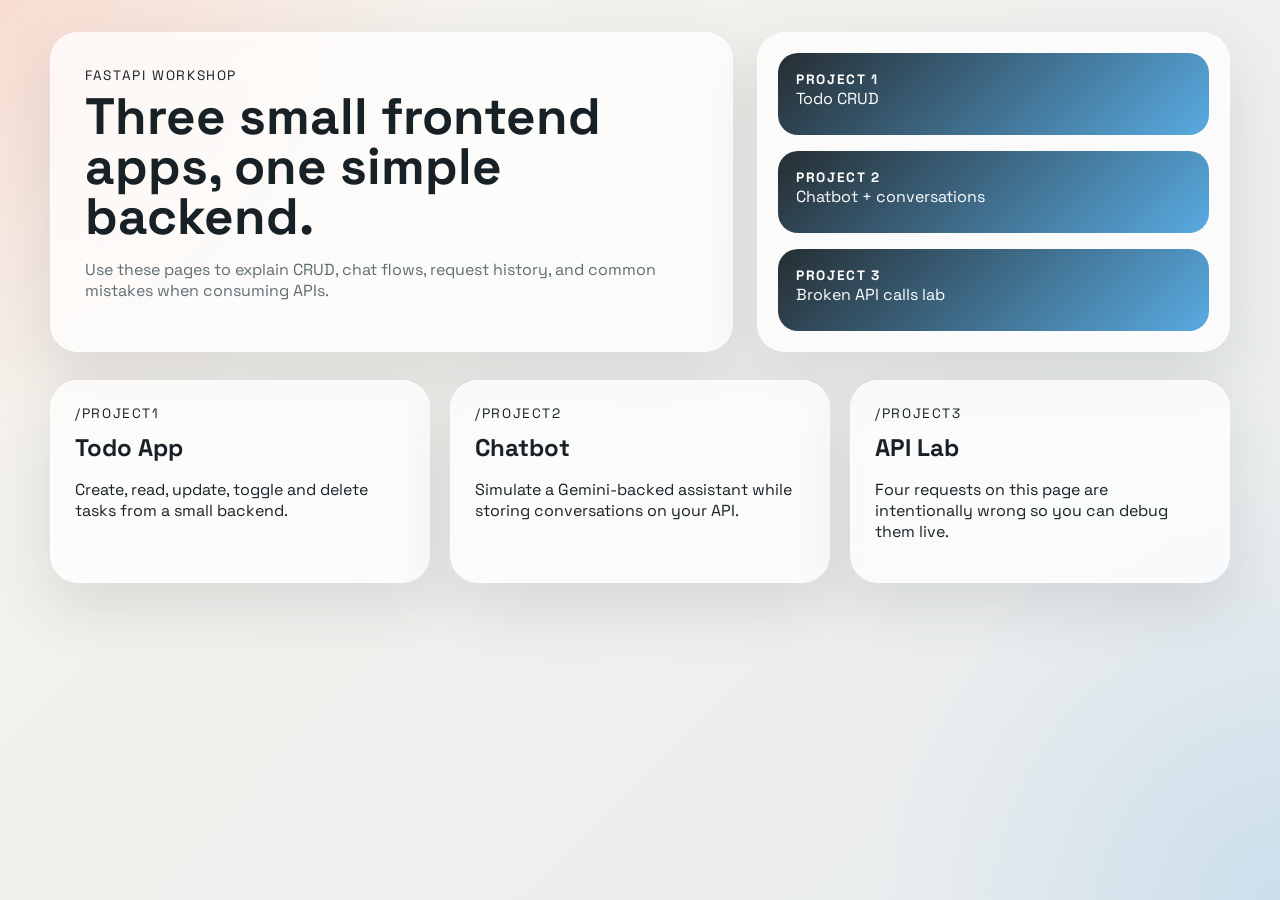
==== static/index.html @ b6ae9f6f "init project" ====
<!DOCTYPE html>
<html lang="en">
<head>
  <meta charset="UTF-8">
  <meta name="viewport" content="width=device-width, initial-scale=1.0">
  <title>Backend Workshop</title>
  <link rel="preconnect" href="https://fonts.googleapis.com">
  <link rel="preconnect" href="https://fonts.gstatic.com" crossorigin>
  <link href="https://fonts.googleapis.com/css2?family=Space+Grotesk:wght@400;500;700&display=swap" rel="stylesheet">
  <link rel="stylesheet" href="/static/css/style.css">
</head>
<body>
  <div class="page-shell">
    <section class="hero">
      <div class="hero-copy">
        <span class="eyebrow">FastAPI Workshop</span>
        <h1>Three small frontend apps, one simple backend.</h1>
        <p>Use these pages to explain CRUD, chat flows, request history, and common mistakes when consuming APIs.</p>
      </div>
      <div class="hero-panel">
        <div class="metric-card">
          <strong>Project 1</strong>
          <span>Todo CRUD</span>
        </div>
        <div class="metric-card">
          <strong>Project 2</strong>
          <span>Chatbot + conversations</span>
        </div>
        <div class="metric-card">
          <strong>Project 3</strong>
          <span>Broken API calls lab</span>
        </div>
      </div>
    </section>

    <section class="grid-links">
      <a class="app-card" href="/todo">
        <span class="card-tag">/project1</span>
        <h2>Todo App</h2>
        <p>Create, read, update, toggle and delete tasks from a small backend.</p>
      </a>
      <a class="app-card" href="/chatbot">
        <span class="card-tag">/project2</span>
        <h2>Chatbot</h2>
        <p>Simulate a Gemini-backed assistant while storing conversations on your API.</p>
      </a>
      <a class="app-card" href="/api-lab">
        <span class="card-tag">/project3</span>
        <h2>API Lab</h2>
        <p>Four requests on this page are intentionally wrong so you can debug them live.</p>
      </a>
    </section>
  </div>
</body>
</html>
---- static/css/style.css ----
:root {
  --bg: #f2efe8;
  --panel: rgba(255, 255, 255, 0.74);
  --text: #182126;
  --muted: #5f6d73;
  --line: rgba(24, 33, 38, 0.1);
  --accent: #ff7a59;
  --accent-dark: #d65537;
  --accent-soft: rgba(255, 122, 89, 0.14);
  --shadow: 0 24px 60px rgba(42, 53, 61, 0.12);
}

* {
  box-sizing: border-box;
}

body {
  margin: 0;
  min-height: 100vh;
  font-family: "Space Grotesk", sans-serif;
  color: var(--text);
  background:
    radial-gradient(circle at top left, rgba(255, 122, 89, 0.18), transparent 28%),
    radial-gradient(circle at bottom right, rgba(52, 152, 219, 0.16), transparent 26%),
    linear-gradient(135deg, #f7f3ec 0%, #e8ecef 100%);
}

a {
  color: inherit;
  text-decoration: none;
}

.page-shell,
.app-shell {
  width: min(1180px, calc(100% - 32px));
  margin: 0 auto;
  padding: 32px 0 48px;
}

.auth-shell {
  width: min(520px, calc(100% - 32px));
  margin: 0 auto;
  padding: 32px 0 48px;
}

.hero {
  display: grid;
  grid-template-columns: 1.3fr 0.9fr;
  gap: 24px;
  align-items: stretch;
  margin-bottom: 28px;
}

.hero-copy,
.hero-panel,
.panel,
.app-card {
  backdrop-filter: blur(18px);
  background: var(--panel);
  border: 1px solid rgba(255, 255, 255, 0.6);
  border-radius: 28px;
  box-shadow: var(--shadow);
}

.hero-copy {
  padding: 34px;
}

.hero-copy h1,
.topbar h1 {
  margin: 8px 0 12px;
  font-size: clamp(2rem, 4vw, 4rem);
  line-height: 0.98;
}

.hero-copy p,
.subtle,
.message,
.todo-meta,
.conversation-meta {
  color: var(--muted);
}

.hero-panel {
  display: grid;
  gap: 16px;
  padding: 20px;
}

.metric-card {
  padding: 18px;
  border-radius: 20px;
  background: linear-gradient(135deg, rgba(24, 33, 38, 0.94), rgba(52, 152, 219, 0.82));
  color: white;
}

.metric-card strong,
.card-tag,
.eyebrow {
  display: block;
  font-size: 0.85rem;
  text-transform: uppercase;
  letter-spacing: 0.12em;
}

.grid-links {
  display: grid;
  grid-template-columns: repeat(3, minmax(0, 1fr));
  gap: 20px;
}

.app-card {
  padding: 24px;
  transition: transform 180ms ease, box-shadow 180ms ease;
}

.app-card:hover {
  transform: translateY(-4px);
  box-shadow: 0 32px 70px rgba(42, 53, 61, 0.18);
}

.app-card h2,
.panel h2 {
  margin: 10px 0 10px;
}

.topbar {
  display: flex;
  align-items: center;
  gap: 18px;
  margin-bottom: 22px;
}

.back-link,
.ghost-btn,
.primary-btn {
  border-radius: 999px;
  font: inherit;
  border: none;
  cursor: pointer;
}

.back-link,
.ghost-btn {
  padding: 12px 18px;
  background: rgba(24, 33, 38, 0.06);
}

.primary-btn {
  padding: 14px 18px;
  color: white;
  background: linear-gradient(135deg, var(--accent), var(--accent-dark));
}

.primary-btn:disabled {
  opacity: 0.7;
  cursor: wait;
}

.primary-link {
  display: inline-flex;
  align-items: center;
  justify-content: center;
  padding: 14px 18px;
  border-radius: 999px;
  color: white;
  background: linear-gradient(135deg, var(--accent), var(--accent-dark));
}

.two-column {
  display: grid;
  grid-template-columns: 0.95fr 1.05fr;
  gap: 20px;
}

.chat-layout {
  display: grid;
  grid-template-columns: 340px 1fr;
  gap: 20px;
}

.panel {
  padding: 22px;
}

.auth-card {
  margin-top: 28px;
  padding: 28px;
  backdrop-filter: blur(18px);
  background: rgba(255, 255, 255, 0.82);
  border: 1px solid rgba(255, 255, 255, 0.6);
  border-radius: 30px;
  box-shadow: var(--shadow);
}

.auth-toggle {
  display: grid;
  grid-template-columns: 1fr 1fr;
  gap: 10px;
  margin: 20px 0 18px;
  padding: 8px;
  border-radius: 20px;
  background: rgba(24, 33, 38, 0.06);
}

.toggle-btn {
  padding: 12px 14px;
  border: none;
  border-radius: 14px;
  background: transparent;
  color: var(--text);
  font: inherit;
  cursor: pointer;
}

.toggle-btn.active {
  color: white;
  background: linear-gradient(135deg, var(--accent), var(--accent-dark));
}

.stack {
  display: grid;
  gap: 12px;
}

.field {
  width: 100%;
  padding: 14px 16px;
  border-radius: 18px;
  border: 1px solid var(--line);
  background: rgba(255, 255, 255, 0.9);
  font: inherit;
  color: var(--text);
}

.field:focus {
  outline: 2px solid rgba(255, 122, 89, 0.32);
  border-color: transparent;
}

.field:disabled {
  opacity: 0.7;
  cursor: wait;
}

.area {
  min-height: 132px;
  resize: vertical;
}

.section-head {
  display: flex;
  justify-content: space-between;
  align-items: center;
  gap: 12px;
  margin-bottom: 14px;
}

.todo-card,
.conversation-card,
.snippet-card {
  padding: 16px;
  border-radius: 22px;
  background: rgba(255, 255, 255, 0.72);
  border: 1px solid rgba(24, 33, 38, 0.08);
}

.todo-card.completed {
  opacity: 0.72;
}

.todo-actions,
.snippet-actions {
  display: flex;
  flex-wrap: wrap;
  gap: 10px;
  margin-top: 12px;
}

.mini-btn {
  padding: 9px 12px;
  border-radius: 999px;
  border: none;
  background: var(--accent-soft);
  color: var(--text);
  cursor: pointer;
  font: inherit;
}

.chat-panel {
  display: grid;
  grid-template-rows: 1fr auto;
  min-height: 70vh;
}

.chat-messages {
  display: grid;
  gap: 12px;
  align-content: start;
  overflow: auto;
  padding-right: 4px;
}

.bubble {
  max-width: min(78%, 680px);
  padding: 14px 16px;
  border-radius: 20px;
  line-height: 1.45;
}

.bubble.user {
  justify-self: end;
  background: linear-gradient(135deg, rgba(255, 122, 89, 0.98), rgba(214, 85, 55, 0.95));
  color: white;
}

.bubble.assistant {
  justify-self: start;
  background: rgba(24, 33, 38, 0.08);
}

.chat-form {
  display: grid;
  grid-template-columns: 1fr auto;
  gap: 12px;
  padding-top: 16px;
}

.message {
  min-height: 22px;
}

.modal {
  position: fixed;
  inset: 0;
  display: grid;
  place-items: center;
  padding: 20px;
  background: rgba(24, 33, 38, 0.36);
  backdrop-filter: blur(6px);
}

.modal.hidden {
  display: none;
}

.modal-card {
  width: min(520px, 100%);
  padding: 22px;
  border-radius: 28px;
  background: rgba(255, 255, 255, 0.94);
  box-shadow: 0 24px 60px rgba(42, 53, 61, 0.2);
}

@media (max-width: 900px) {
  .hero,
  .grid-links,
  .two-column,
  .chat-layout {
    grid-template-columns: 1fr;
  }

  .chat-panel {
    min-height: 56vh;
  }
}
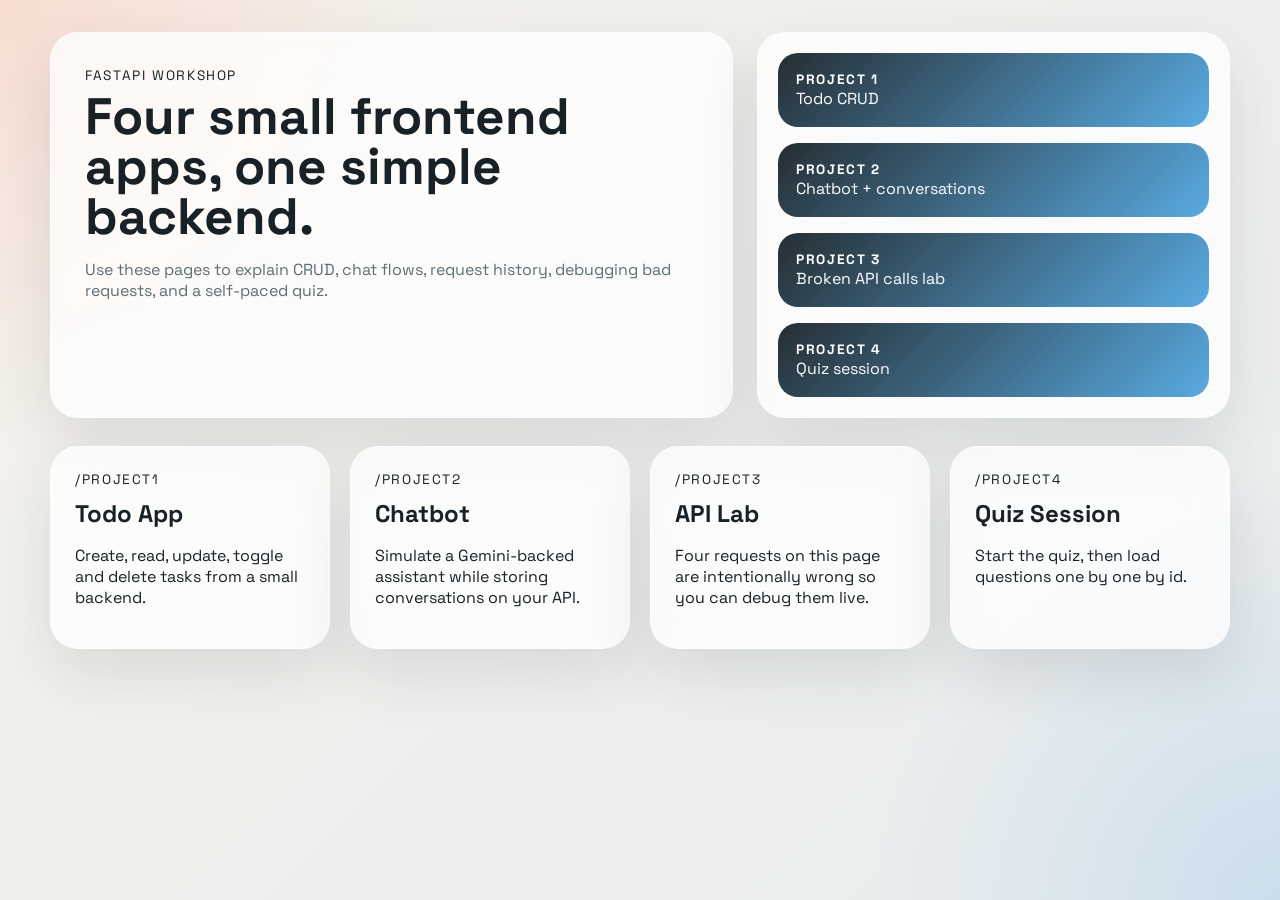
==== commit 69049c1e: "quizz project added" ====
--- a/static/index.html
+++ b/static/index.html
@@ -14,8 +14,8 @@
     <section class="hero">
       <div class="hero-copy">
         <span class="eyebrow">FastAPI Workshop</span>
-        <h1>Three small frontend apps, one simple backend.</h1>
-        <p>Use these pages to explain CRUD, chat flows, request history, and common mistakes when consuming APIs.</p>
+        <h1>Four small frontend apps, one simple backend.</h1>
+        <p>Use these pages to explain CRUD, chat flows, request history, debugging bad requests, and a self-paced quiz.</p>
       </div>
       <div class="hero-panel">
         <div class="metric-card">
@@ -29,6 +29,10 @@
         <div class="metric-card">
           <strong>Project 3</strong>
           <span>Broken API calls lab</span>
+        </div>
+        <div class="metric-card">
+          <strong>Project 4</strong>
+          <span>Quiz session</span>
         </div>
       </div>
     </section>
@@ -49,6 +53,11 @@
         <h2>API Lab</h2>
         <p>Four requests on this page are intentionally wrong so you can debug them live.</p>
       </a>
+      <a class="app-card" href="/quiz">
+        <span class="card-tag">/project4</span>
+        <h2>Quiz Session</h2>
+        <p>Start the quiz, then load questions one by one by id.</p>
+      </a>
     </section>
   </div>
 </body>
--- a/static/css/style.css
+++ b/static/css/style.css
@@ -105,7 +105,7 @@
 
 .grid-links {
   display: grid;
-  grid-template-columns: repeat(3, minmax(0, 1fr));
+  grid-template-columns: repeat(4, minmax(0, 1fr));
   gap: 20px;
 }
 
@@ -258,7 +258,9 @@
 
 .todo-card,
 .conversation-card,
-.snippet-card {
+.snippet-card,
+.quiz-card,
+.quiz-session-card {
   padding: 16px;
   border-radius: 22px;
   background: rgba(255, 255, 255, 0.72);
@@ -330,6 +332,68 @@
   min-height: 22px;
 }
 
+.quiz-layout {
+  align-items: start;
+}
+
+.quiz-session-card p {
+  margin: 8px 0 0;
+  color: var(--muted);
+}
+
+.quiz-session-meta {
+  display: flex;
+  flex-wrap: wrap;
+  gap: 10px;
+  margin-top: 12px;
+  color: var(--muted);
+  font-size: 0.95rem;
+}
+
+.participant-badge {
+  padding: 12px 14px;
+  border-radius: 18px;
+  background: rgba(52, 152, 219, 0.12);
+  color: #1f5f8b;
+}
+
+.hidden {
+  display: none;
+}
+
+.quiz-question-head {
+  display: grid;
+  gap: 10px;
+  margin-bottom: 14px;
+}
+
+.quiz-options {
+  display: grid;
+  gap: 10px;
+}
+
+.quiz-option {
+  display: flex;
+  gap: 12px;
+  align-items: flex-start;
+  padding: 12px 14px;
+  border-radius: 18px;
+  background: rgba(24, 33, 38, 0.05);
+}
+
+.quiz-answer {
+  margin-top: 14px;
+  font-size: 0.95rem;
+}
+
+.quiz-answer.correct {
+  color: #0d7a46;
+}
+
+.quiz-answer.wrong {
+  color: #ad3f2f;
+}
+
 .modal {
   position: fixed;
   inset: 0;
